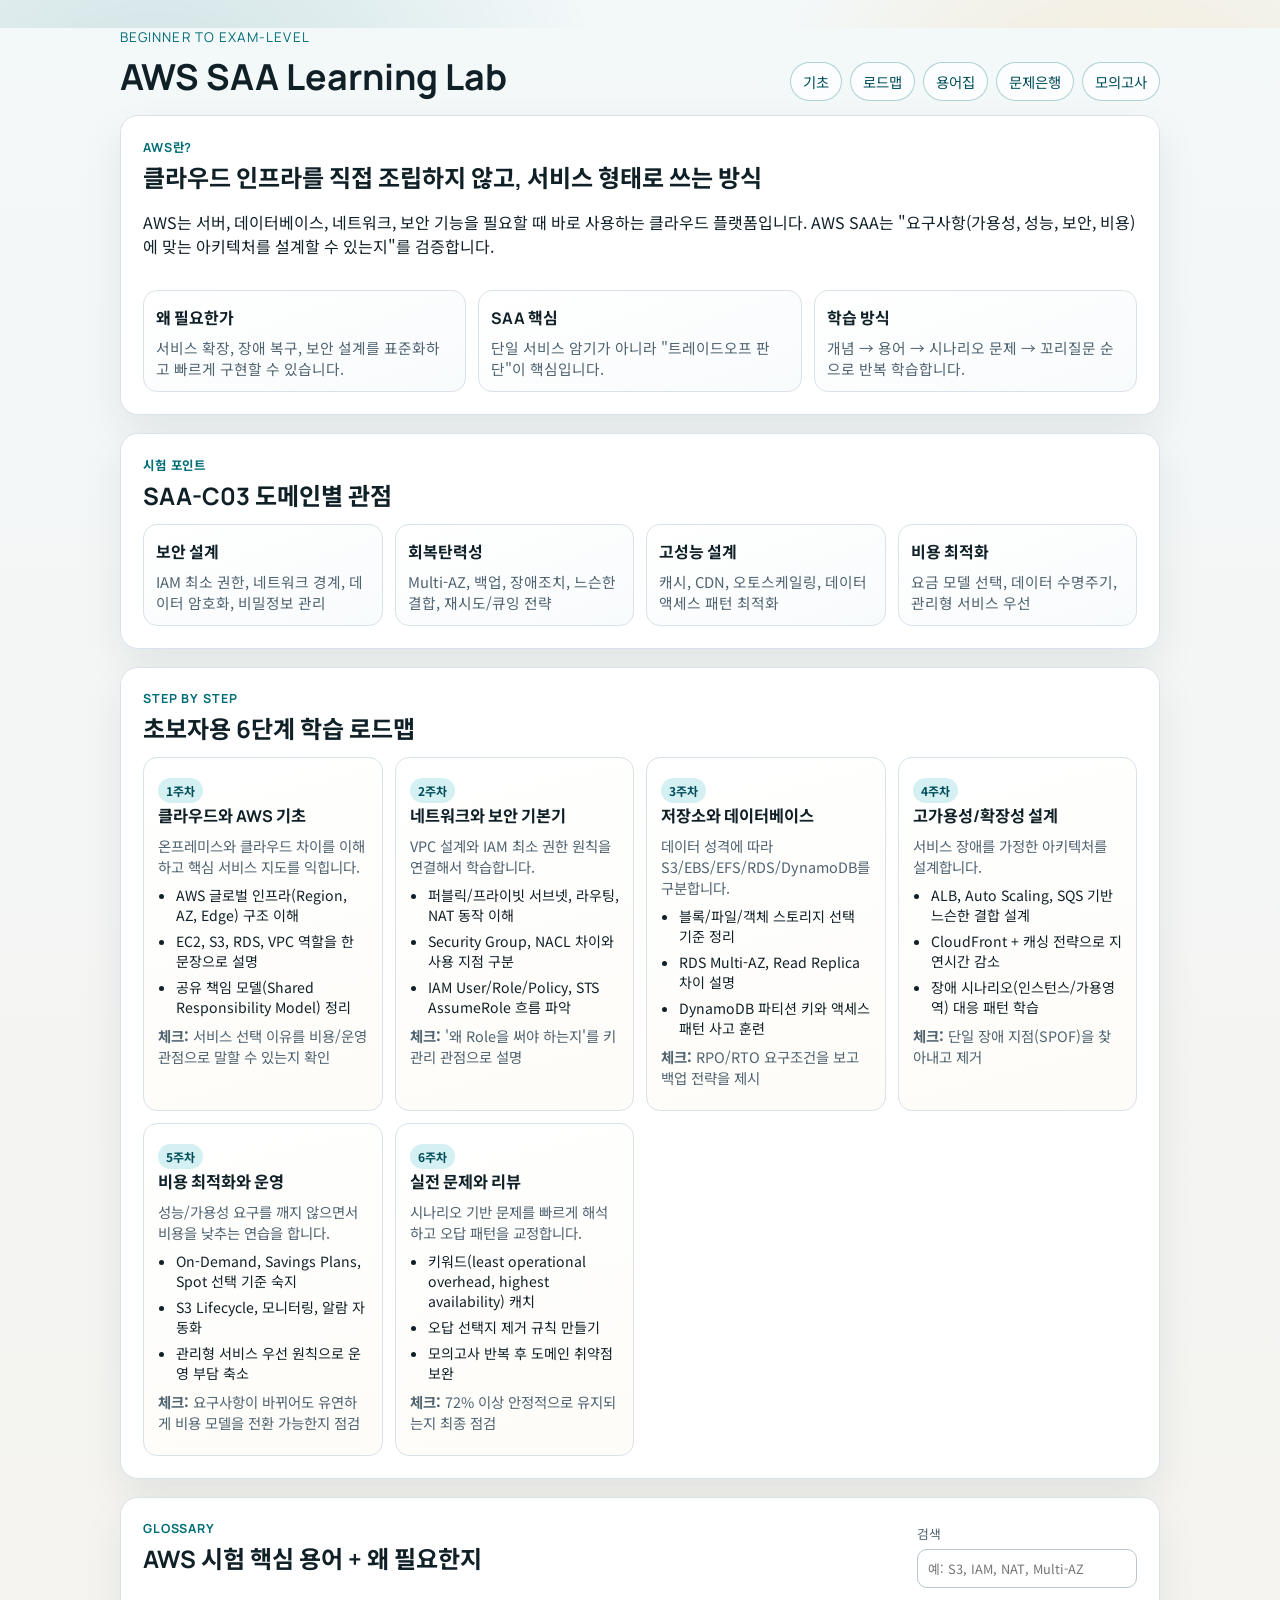
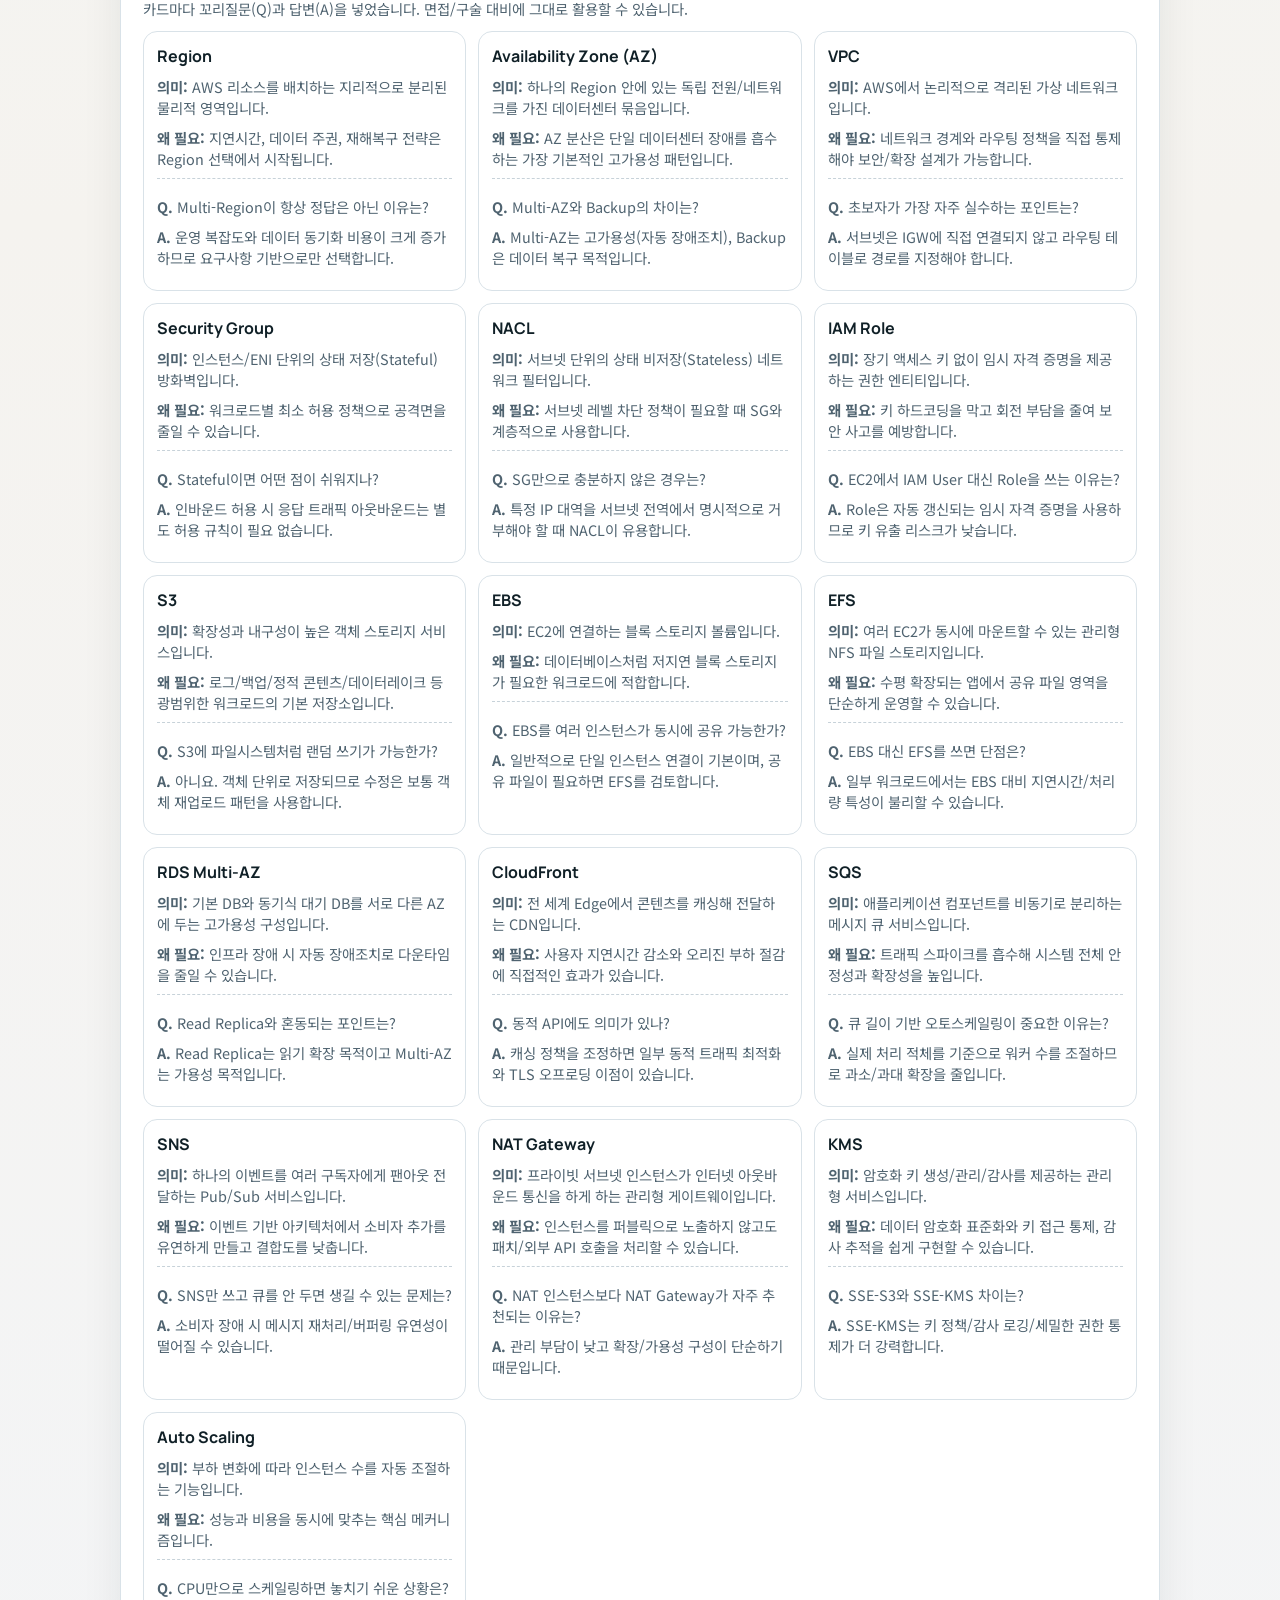
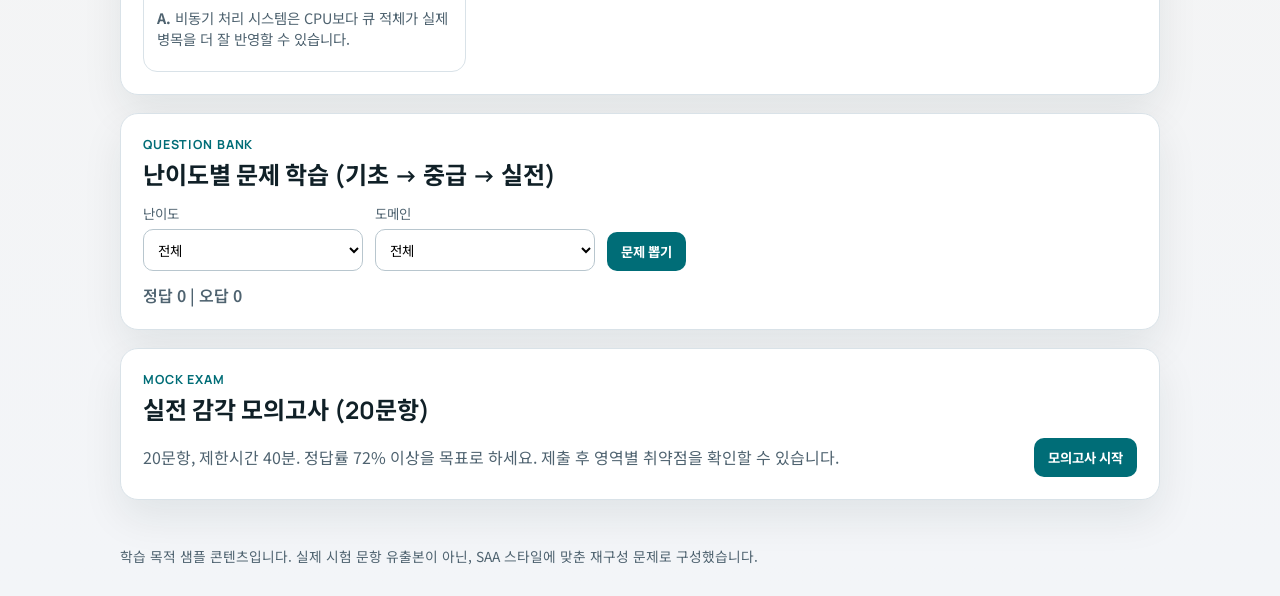
==== index.html @ ec2f8910 "first commit" ====
<!doctype html>
<html lang="ko">
  <head>
    <meta charset="UTF-8" />
    <meta name="viewport" content="width=device-width, initial-scale=1.0" />
    <title>AWS SAA Learning Lab</title>
    <link rel="preconnect" href="https://fonts.googleapis.com" />
    <link rel="preconnect" href="https://fonts.gstatic.com" crossorigin />
    <link
      href="https://fonts.googleapis.com/css2?family=Manrope:wght@500;700;800&family=Noto+Sans+KR:wght@400;500;700&display=swap"
      rel="stylesheet"
    />
    <link rel="stylesheet" href="assets/styles.css" />
  </head>
  <body>
    <div class="ambient"></div>
    <header class="site-header">
      <div class="brand">
        <p class="brand-kicker">Beginner to Exam-Level</p>
        <h1>AWS SAA Learning Lab</h1>
      </div>
      <nav>
        <a href="#intro">기초</a>
        <a href="#roadmap">로드맵</a>
        <a href="#glossary">용어집</a>
        <a href="#practice">문제은행</a>
        <a href="#mock">모의고사</a>
      </nav>
    </header>

    <main>
      <section id="intro" class="panel hero">
        <div>
          <p class="kicker">AWS란?</p>
          <h2>클라우드 인프라를 직접 조립하지 않고, 서비스 형태로 쓰는 방식</h2>
          <p>
            AWS는 서버, 데이터베이스, 네트워크, 보안 기능을 필요할 때 바로 사용하는
            클라우드 플랫폼입니다. AWS SAA는 "요구사항(가용성, 성능, 보안, 비용)에 맞는
            아키텍처를 설계할 수 있는지"를 검증합니다.
          </p>
        </div>
        <div class="hero-grid">
          <article>
            <h3>왜 필요한가</h3>
            <p>서비스 확장, 장애 복구, 보안 설계를 표준화하고 빠르게 구현할 수 있습니다.</p>
          </article>
          <article>
            <h3>SAA 핵심</h3>
            <p>단일 서비스 암기가 아니라 "트레이드오프 판단"이 핵심입니다.</p>
          </article>
          <article>
            <h3>학습 방식</h3>
            <p>개념 → 용어 → 시나리오 문제 → 꼬리질문 순으로 반복 학습합니다.</p>
          </article>
        </div>
      </section>

      <section class="panel">
        <p class="kicker">시험 포인트</p>
        <h2>SAA-C03 도메인별 관점</h2>
        <div class="domain-grid">
          <article>
            <h3>보안 설계</h3>
            <p>IAM 최소 권한, 네트워크 경계, 데이터 암호화, 비밀정보 관리</p>
          </article>
          <article>
            <h3>회복탄력성</h3>
            <p>Multi-AZ, 백업, 장애조치, 느슨한 결합, 재시도/큐잉 전략</p>
          </article>
          <article>
            <h3>고성능 설계</h3>
            <p>캐시, CDN, 오토스케일링, 데이터 액세스 패턴 최적화</p>
          </article>
          <article>
            <h3>비용 최적화</h3>
            <p>요금 모델 선택, 데이터 수명주기, 관리형 서비스 우선</p>
          </article>
        </div>
      </section>

      <section id="roadmap" class="panel">
        <p class="kicker">Step by Step</p>
        <h2>초보자용 6단계 학습 로드맵</h2>
        <div id="roadmapGrid" class="roadmap-grid"></div>
      </section>

      <section id="glossary" class="panel">
        <div class="section-head">
          <div>
            <p class="kicker">Glossary</p>
            <h2>AWS 시험 핵심 용어 + 왜 필요한지</h2>
          </div>
          <label class="search-box">
            <span>검색</span>
            <input
              id="glossarySearch"
              type="search"
              placeholder="예: S3, IAM, NAT, Multi-AZ"
              autocomplete="off"
            />
          </label>
        </div>
        <p class="small-note">
          카드마다 꼬리질문(Q)과 답변(A)을 넣었습니다. 면접/구술 대비에 그대로 활용할 수
          있습니다.
        </p>
        <div id="glossaryGrid" class="glossary-grid"></div>
      </section>

      <section id="practice" class="panel">
        <p class="kicker">Question Bank</p>
        <h2>난이도별 문제 학습 (기초 → 중급 → 실전)</h2>
        <div class="controls">
          <label>
            난이도
            <select id="practiceLevel">
              <option value="전체">전체</option>
              <option value="기초">기초</option>
              <option value="중급">중급</option>
              <option value="실전">실전</option>
            </select>
          </label>
          <label>
            도메인
            <select id="practiceDomain">
              <option value="전체">전체</option>
            </select>
          </label>
          <button id="drawQuestionBtn" type="button">문제 뽑기</button>
        </div>
        <div class="score-strip" id="practiceScore">정답 0 | 오답 0</div>
        <article id="practiceCard" class="question-card hidden">
          <div class="question-meta" id="practiceMeta"></div>
          <h3 id="practiceQuestion"></h3>
          <form id="practiceOptions" class="options"></form>
          <div class="actions">
            <button id="submitPracticeBtn" type="button">정답 확인</button>
            <button id="nextPracticeBtn" type="button">다른 문제</button>
          </div>
          <div id="practiceFeedback" class="feedback"></div>
        </article>
      </section>

      <section id="mock" class="panel">
        <p class="kicker">Mock Exam</p>
        <h2>실전 감각 모의고사 (20문항)</h2>
        <div class="mock-intro">
          <p>
            20문항, 제한시간 40분. 정답률 72% 이상을 목표로 하세요. 제출 후 영역별 취약점을
            확인할 수 있습니다.
          </p>
          <button id="startMockBtn" type="button">모의고사 시작</button>
        </div>

        <div id="mockContainer" class="mock-container hidden">
          <div class="mock-head">
            <p id="mockProgress"></p>
            <p id="mockTimer" class="timer">40:00</p>
          </div>
          <article class="question-card">
            <div class="question-meta" id="mockMeta"></div>
            <h3 id="mockQuestion"></h3>
            <form id="mockOptions" class="options"></form>
          </article>
          <div class="actions">
            <button id="mockPrevBtn" type="button">이전</button>
            <button id="mockNextBtn" type="button">다음</button>
            <button id="submitMockBtn" type="button">최종 제출</button>
          </div>
        </div>

        <div id="mockResult" class="result hidden"></div>
      </section>
    </main>

    <footer>
      <p>
        학습 목적 샘플 콘텐츠입니다. 실제 시험 문항 유출본이 아닌, SAA 스타일에 맞춘
        재구성 문제로 구성했습니다.
      </p>
    </footer>

    <script src="assets/data.js"></script>
    <script src="assets/app.js"></script>
  </body>
</html>
---- assets/styles.css ----
:root {
  --bg: #f4f5f7;
  --surface: #ffffff;
  --ink: #102027;
  --muted: #4f6370;
  --accent: #006d77;
  --accent-strong: #004e5a;
  --accent-soft: #d4f0f2;
  --line: #d9e2e8;
  --warn: #b34700;
  --ok: #0f8b4c;
  --radius: 18px;
  --shadow: 0 18px 40px rgba(16, 32, 39, 0.08);
}

* {
  box-sizing: border-box;
}

html,
body {
  margin: 0;
  padding: 0;
  font-family: "Noto Sans KR", "Apple SD Gothic Neo", sans-serif;
  color: var(--ink);
  background: linear-gradient(180deg, #f3f8f9 0%, #f5f3ef 48%, #f3f5f8 100%);
}

body {
  min-height: 100vh;
  position: relative;
}

.ambient {
  position: fixed;
  inset: 0;
  pointer-events: none;
  background:
    radial-gradient(circle at 12% 18%, rgba(0, 109, 119, 0.16), transparent 34%),
    radial-gradient(circle at 88% 24%, rgba(255, 152, 0, 0.16), transparent 30%),
    radial-gradient(circle at 72% 82%, rgba(0, 109, 119, 0.1), transparent 33%);
  z-index: -1;
}

h1,
h2,
h3,
.brand-kicker,
.kicker,
nav,
button {
  font-family: "Manrope", "Noto Sans KR", sans-serif;
}

.site-header {
  max-width: 1080px;
  margin: 28px auto 0;
  padding: 0 20px;
  display: flex;
  gap: 18px;
  align-items: flex-end;
  justify-content: space-between;
}

.brand h1 {
  margin: 6px 0 0;
  font-size: clamp(1.45rem, 2.8vw, 2.3rem);
}

.brand-kicker {
  margin: 0;
  color: var(--accent);
  font-size: 0.84rem;
  letter-spacing: 0.08em;
  text-transform: uppercase;
}

nav {
  display: flex;
  flex-wrap: wrap;
  gap: 8px;
}

nav a {
  text-decoration: none;
  color: var(--accent-strong);
  border: 1px solid rgba(0, 109, 119, 0.3);
  padding: 8px 12px;
  border-radius: 999px;
  font-size: 0.9rem;
  background: rgba(255, 255, 255, 0.72);
}

main {
  max-width: 1080px;
  margin: 14px auto 26px;
  padding: 0 20px 20px;
  display: grid;
  gap: 18px;
}

.panel {
  background: var(--surface);
  border: 1px solid var(--line);
  border-radius: var(--radius);
  box-shadow: var(--shadow);
  padding: 22px;
  animation: fadeUp 0.44s ease both;
}

.panel:nth-of-type(2) {
  animation-delay: 0.04s;
}
.panel:nth-of-type(3) {
  animation-delay: 0.08s;
}
.panel:nth-of-type(4) {
  animation-delay: 0.12s;
}
.panel:nth-of-type(5) {
  animation-delay: 0.16s;
}
.panel:nth-of-type(6) {
  animation-delay: 0.2s;
}

@keyframes fadeUp {
  from {
    opacity: 0;
    transform: translateY(12px);
  }
  to {
    opacity: 1;
    transform: translateY(0);
  }
}

.hero {
  display: grid;
  gap: 16px;
}

.hero h2,
.panel h2 {
  margin: 6px 0 12px;
  line-height: 1.34;
}

.kicker {
  margin: 0;
  color: var(--accent);
  text-transform: uppercase;
  letter-spacing: 0.07em;
  font-weight: 700;
  font-size: 0.78rem;
}

.hero-grid,
.domain-grid,
.roadmap-grid,
.glossary-grid {
  display: grid;
  gap: 12px;
}

.hero-grid,
.domain-grid {
  grid-template-columns: repeat(auto-fit, minmax(180px, 1fr));
}

.hero-grid article,
.domain-grid article {
  border: 1px solid var(--line);
  border-radius: 14px;
  background: linear-gradient(160deg, #fff, #f8fbfc);
  padding: 12px;
}

.hero-grid h3,
.domain-grid h3 {
  margin: 2px 0 8px;
  font-size: 1rem;
}

.hero-grid p,
.domain-grid p {
  margin: 0;
  color: var(--muted);
  font-size: 0.92rem;
}

.roadmap-grid {
  grid-template-columns: repeat(auto-fit, minmax(230px, 1fr));
}

.roadmap-card {
  border: 1px solid var(--line);
  border-radius: 14px;
  padding: 14px;
  background: linear-gradient(165deg, #fff, #fdfcf8);
}

.roadmap-card h3 {
  margin: 0;
  font-size: 1.02rem;
}

.roadmap-card p {
  margin: 8px 0;
  color: var(--muted);
  font-size: 0.9rem;
}

.roadmap-card ul {
  margin: 0;
  padding-left: 18px;
  color: var(--ink);
  font-size: 0.88rem;
}

.roadmap-card li + li {
  margin-top: 6px;
}

.section-head {
  display: flex;
  gap: 16px;
  justify-content: space-between;
  align-items: flex-end;
  flex-wrap: wrap;
}

.search-box {
  display: grid;
  gap: 6px;
  font-size: 0.8rem;
  color: var(--muted);
}

.search-box input,
select {
  border: 1px solid #b8c6ce;
  border-radius: 10px;
  padding: 9px 10px;
  font: inherit;
  min-width: 220px;
  background: #fff;
}

.small-note {
  color: var(--muted);
  font-size: 0.9rem;
  margin: 10px 0 12px;
}

.glossary-grid {
  grid-template-columns: repeat(auto-fit, minmax(250px, 1fr));
}

.glossary-card {
  border: 1px solid var(--line);
  border-radius: 14px;
  padding: 13px;
  background: #fff;
}

.glossary-card h3 {
  margin: 0;
  font-size: 1rem;
}

.glossary-card p {
  margin: 9px 0;
  color: var(--muted);
  font-size: 0.9rem;
}

.glossary-card .qa {
  margin-top: 8px;
  border-top: 1px dashed #c7d2d9;
  padding-top: 8px;
  font-size: 0.85rem;
}

.controls {
  display: flex;
  flex-wrap: wrap;
  gap: 12px;
  align-items: end;
}

.controls label {
  display: grid;
  gap: 6px;
  font-size: 0.84rem;
  color: var(--muted);
}

button {
  border: none;
  border-radius: 10px;
  padding: 10px 14px;
  background: var(--accent);
  color: #fff;
  font-weight: 700;
  cursor: pointer;
}

button:hover {
  background: var(--accent-strong);
}

.score-strip {
  margin-top: 12px;
  color: var(--muted);
  font-weight: 600;
}

.question-card {
  margin-top: 12px;
  border: 1px solid var(--line);
  border-radius: 14px;
  padding: 14px;
  background: linear-gradient(165deg, #fff, #fcfdfd);
}

.question-card h3 {
  margin-top: 8px;
  line-height: 1.45;
  font-size: 1rem;
}

.question-meta {
  color: var(--accent-strong);
  font-size: 0.83rem;
  font-weight: 700;
}

.options {
  margin-top: 8px;
  display: grid;
  gap: 8px;
}

.options label {
  display: flex;
  gap: 8px;
  align-items: flex-start;
  border: 1px solid var(--line);
  border-radius: 10px;
  padding: 8px 10px;
  background: #fff;
}

.actions {
  margin-top: 10px;
  display: flex;
  flex-wrap: wrap;
  gap: 8px;
}

.actions button:nth-child(2) {
  background: #4a6572;
}

.actions button:nth-child(2):hover {
  background: #324651;
}

.actions button:nth-child(3) {
  background: #ad5700;
}

.actions button:nth-child(3):hover {
  background: #8a4400;
}

.feedback {
  margin-top: 12px;
  border-radius: 10px;
  padding: 10px;
  font-size: 0.9rem;
  line-height: 1.5;
}

.feedback.ok {
  background: #e8f8ef;
  border: 1px solid #b6ebc9;
}

.feedback.fail {
  background: #fff3eb;
  border: 1px solid #ffcda9;
}

.mock-intro {
  display: flex;
  gap: 12px;
  align-items: center;
  justify-content: space-between;
  flex-wrap: wrap;
}

.mock-intro p {
  margin: 0;
  color: var(--muted);
  max-width: 720px;
}

.mock-container {
  margin-top: 14px;
}

.mock-head {
  display: flex;
  justify-content: space-between;
  align-items: center;
  margin-bottom: 8px;
}

.timer {
  font-weight: 800;
  color: var(--warn);
}

.result {
  margin-top: 14px;
  border: 1px solid var(--line);
  border-radius: 12px;
  padding: 14px;
  background: #fff;
}

.result p {
  margin: 0 0 8px;
  color: var(--muted);
}

.tag {
  display: inline-block;
  margin-right: 6px;
  margin-top: 6px;
  border-radius: 999px;
  font-size: 0.75rem;
  padding: 4px 8px;
  background: var(--accent-soft);
  color: var(--accent-strong);
  font-weight: 700;
}

.hidden {
  display: none;
}

footer {
  max-width: 1080px;
  margin: 0 auto 30px;
  padding: 0 20px;
  color: var(--muted);
  font-size: 0.86rem;
}

@media (max-width: 760px) {
  .site-header {
    align-items: flex-start;
    flex-direction: column;
  }

  nav a {
    font-size: 0.85rem;
    padding: 7px 10px;
  }

  .panel {
    padding: 16px;
  }

  .search-box input,
  select {
    min-width: auto;
    width: 100%;
  }

  .controls {
    align-items: stretch;
  }
}
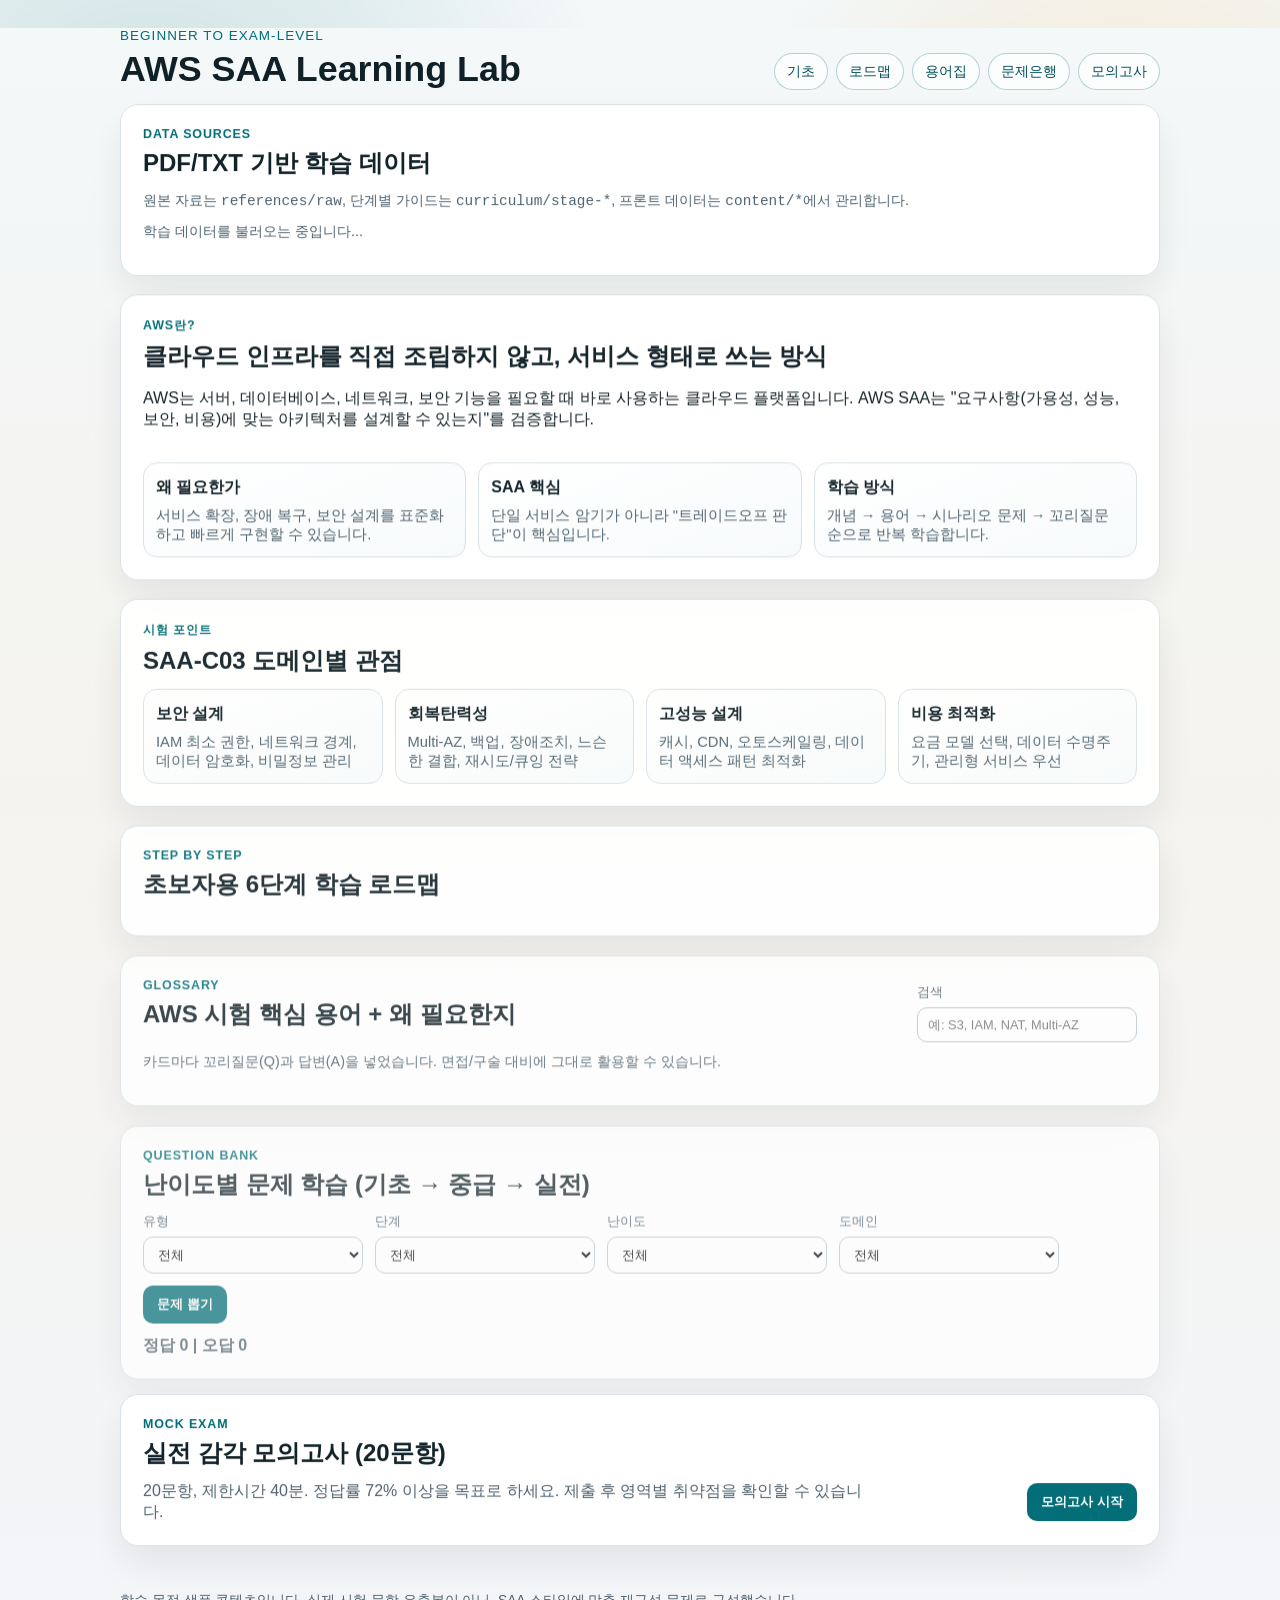
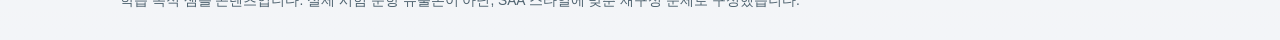
==== commit e95e9b37: "Restructure learning repo and add TXT-driven exam drills" ====
--- a/index.html
+++ b/index.html
@@ -2,185 +2,11 @@
 <html lang="ko">
   <head>
     <meta charset="UTF-8" />
+    <meta http-equiv="refresh" content="0; url=./web/" />
     <meta name="viewport" content="width=device-width, initial-scale=1.0" />
-    <title>AWS SAA Learning Lab</title>
-    <link rel="preconnect" href="https://fonts.googleapis.com" />
-    <link rel="preconnect" href="https://fonts.gstatic.com" crossorigin />
-    <link
-      href="https://fonts.googleapis.com/css2?family=Manrope:wght@500;700;800&family=Noto+Sans+KR:wght@400;500;700&display=swap"
-      rel="stylesheet"
-    />
-    <link rel="stylesheet" href="assets/styles.css" />
+    <title>AWS SAA Learning Repository</title>
   </head>
   <body>
-    <div class="ambient"></div>
-    <header class="site-header">
-      <div class="brand">
-        <p class="brand-kicker">Beginner to Exam-Level</p>
-        <h1>AWS SAA Learning Lab</h1>
-      </div>
-      <nav>
-        <a href="#intro">기초</a>
-        <a href="#roadmap">로드맵</a>
-        <a href="#glossary">용어집</a>
-        <a href="#practice">문제은행</a>
-        <a href="#mock">모의고사</a>
-      </nav>
-    </header>
-
-    <main>
-      <section id="intro" class="panel hero">
-        <div>
-          <p class="kicker">AWS란?</p>
-          <h2>클라우드 인프라를 직접 조립하지 않고, 서비스 형태로 쓰는 방식</h2>
-          <p>
-            AWS는 서버, 데이터베이스, 네트워크, 보안 기능을 필요할 때 바로 사용하는
-            클라우드 플랫폼입니다. AWS SAA는 "요구사항(가용성, 성능, 보안, 비용)에 맞는
-            아키텍처를 설계할 수 있는지"를 검증합니다.
-          </p>
-        </div>
-        <div class="hero-grid">
-          <article>
-            <h3>왜 필요한가</h3>
-            <p>서비스 확장, 장애 복구, 보안 설계를 표준화하고 빠르게 구현할 수 있습니다.</p>
-          </article>
-          <article>
-            <h3>SAA 핵심</h3>
-            <p>단일 서비스 암기가 아니라 "트레이드오프 판단"이 핵심입니다.</p>
-          </article>
-          <article>
-            <h3>학습 방식</h3>
-            <p>개념 → 용어 → 시나리오 문제 → 꼬리질문 순으로 반복 학습합니다.</p>
-          </article>
-        </div>
-      </section>
-
-      <section class="panel">
-        <p class="kicker">시험 포인트</p>
-        <h2>SAA-C03 도메인별 관점</h2>
-        <div class="domain-grid">
-          <article>
-            <h3>보안 설계</h3>
-            <p>IAM 최소 권한, 네트워크 경계, 데이터 암호화, 비밀정보 관리</p>
-          </article>
-          <article>
-            <h3>회복탄력성</h3>
-            <p>Multi-AZ, 백업, 장애조치, 느슨한 결합, 재시도/큐잉 전략</p>
-          </article>
-          <article>
-            <h3>고성능 설계</h3>
-            <p>캐시, CDN, 오토스케일링, 데이터 액세스 패턴 최적화</p>
-          </article>
-          <article>
-            <h3>비용 최적화</h3>
-            <p>요금 모델 선택, 데이터 수명주기, 관리형 서비스 우선</p>
-          </article>
-        </div>
-      </section>
-
-      <section id="roadmap" class="panel">
-        <p class="kicker">Step by Step</p>
-        <h2>초보자용 6단계 학습 로드맵</h2>
-        <div id="roadmapGrid" class="roadmap-grid"></div>
-      </section>
-
-      <section id="glossary" class="panel">
-        <div class="section-head">
-          <div>
-            <p class="kicker">Glossary</p>
-            <h2>AWS 시험 핵심 용어 + 왜 필요한지</h2>
-          </div>
-          <label class="search-box">
-            <span>검색</span>
-            <input
-              id="glossarySearch"
-              type="search"
-              placeholder="예: S3, IAM, NAT, Multi-AZ"
-              autocomplete="off"
-            />
-          </label>
-        </div>
-        <p class="small-note">
-          카드마다 꼬리질문(Q)과 답변(A)을 넣었습니다. 면접/구술 대비에 그대로 활용할 수
-          있습니다.
-        </p>
-        <div id="glossaryGrid" class="glossary-grid"></div>
-      </section>
-
-      <section id="practice" class="panel">
-        <p class="kicker">Question Bank</p>
-        <h2>난이도별 문제 학습 (기초 → 중급 → 실전)</h2>
-        <div class="controls">
-          <label>
-            난이도
-            <select id="practiceLevel">
-              <option value="전체">전체</option>
-              <option value="기초">기초</option>
-              <option value="중급">중급</option>
-              <option value="실전">실전</option>
-            </select>
-          </label>
-          <label>
-            도메인
-            <select id="practiceDomain">
-              <option value="전체">전체</option>
-            </select>
-          </label>
-          <button id="drawQuestionBtn" type="button">문제 뽑기</button>
-        </div>
-        <div class="score-strip" id="practiceScore">정답 0 | 오답 0</div>
-        <article id="practiceCard" class="question-card hidden">
-          <div class="question-meta" id="practiceMeta"></div>
-          <h3 id="practiceQuestion"></h3>
-          <form id="practiceOptions" class="options"></form>
-          <div class="actions">
-            <button id="submitPracticeBtn" type="button">정답 확인</button>
-            <button id="nextPracticeBtn" type="button">다른 문제</button>
-          </div>
-          <div id="practiceFeedback" class="feedback"></div>
-        </article>
-      </section>
-
-      <section id="mock" class="panel">
-        <p class="kicker">Mock Exam</p>
-        <h2>실전 감각 모의고사 (20문항)</h2>
-        <div class="mock-intro">
-          <p>
-            20문항, 제한시간 40분. 정답률 72% 이상을 목표로 하세요. 제출 후 영역별 취약점을
-            확인할 수 있습니다.
-          </p>
-          <button id="startMockBtn" type="button">모의고사 시작</button>
-        </div>
-
-        <div id="mockContainer" class="mock-container hidden">
-          <div class="mock-head">
-            <p id="mockProgress"></p>
-            <p id="mockTimer" class="timer">40:00</p>
-          </div>
-          <article class="question-card">
-            <div class="question-meta" id="mockMeta"></div>
-            <h3 id="mockQuestion"></h3>
-            <form id="mockOptions" class="options"></form>
-          </article>
-          <div class="actions">
-            <button id="mockPrevBtn" type="button">이전</button>
-            <button id="mockNextBtn" type="button">다음</button>
-            <button id="submitMockBtn" type="button">최종 제출</button>
-          </div>
-        </div>
-
-        <div id="mockResult" class="result hidden"></div>
-      </section>
-    </main>
-
-    <footer>
-      <p>
-        학습 목적 샘플 콘텐츠입니다. 실제 시험 문항 유출본이 아닌, SAA 스타일에 맞춘
-        재구성 문제로 구성했습니다.
-      </p>
-    </footer>
-
-    <script src="assets/data.js"></script>
-    <script src="assets/app.js"></script>
+    <p><a href="./web/">AWS SAA Learning Lab로 이동</a></p>
   </body>
 </html>
